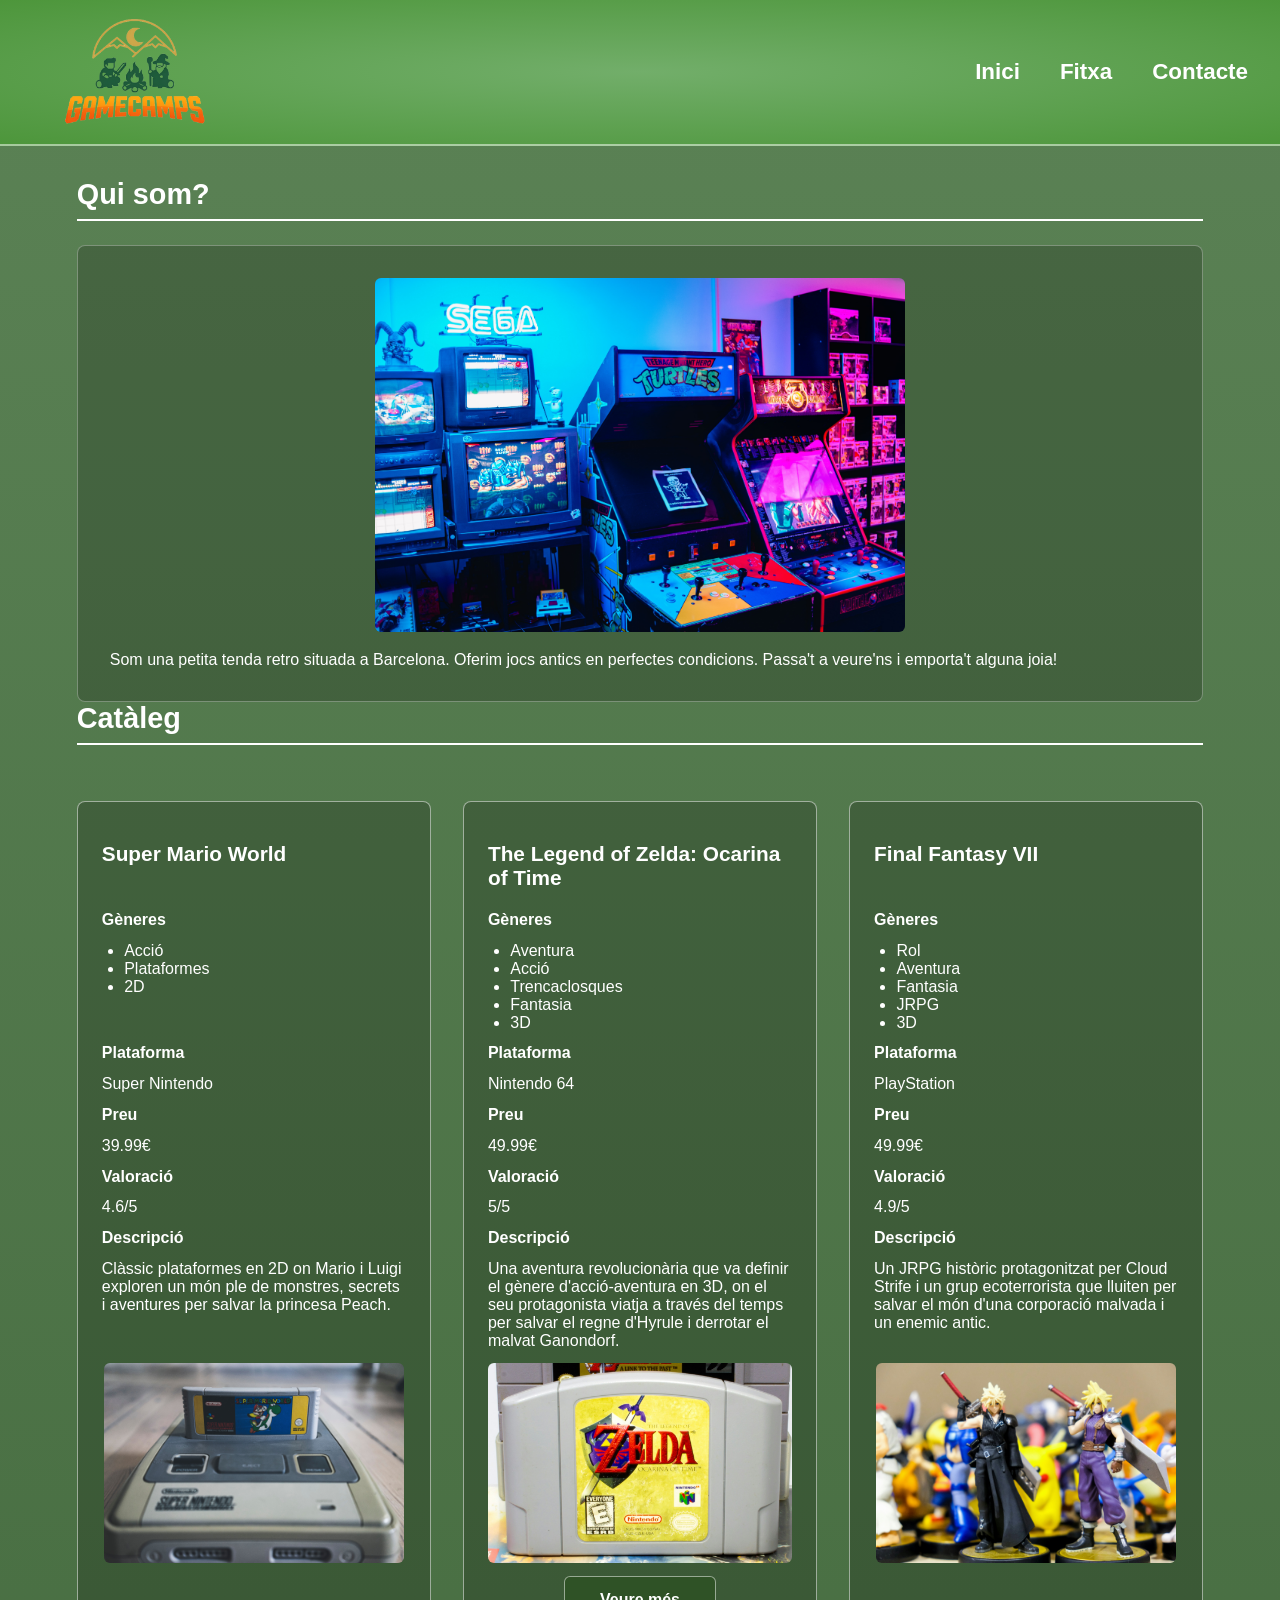
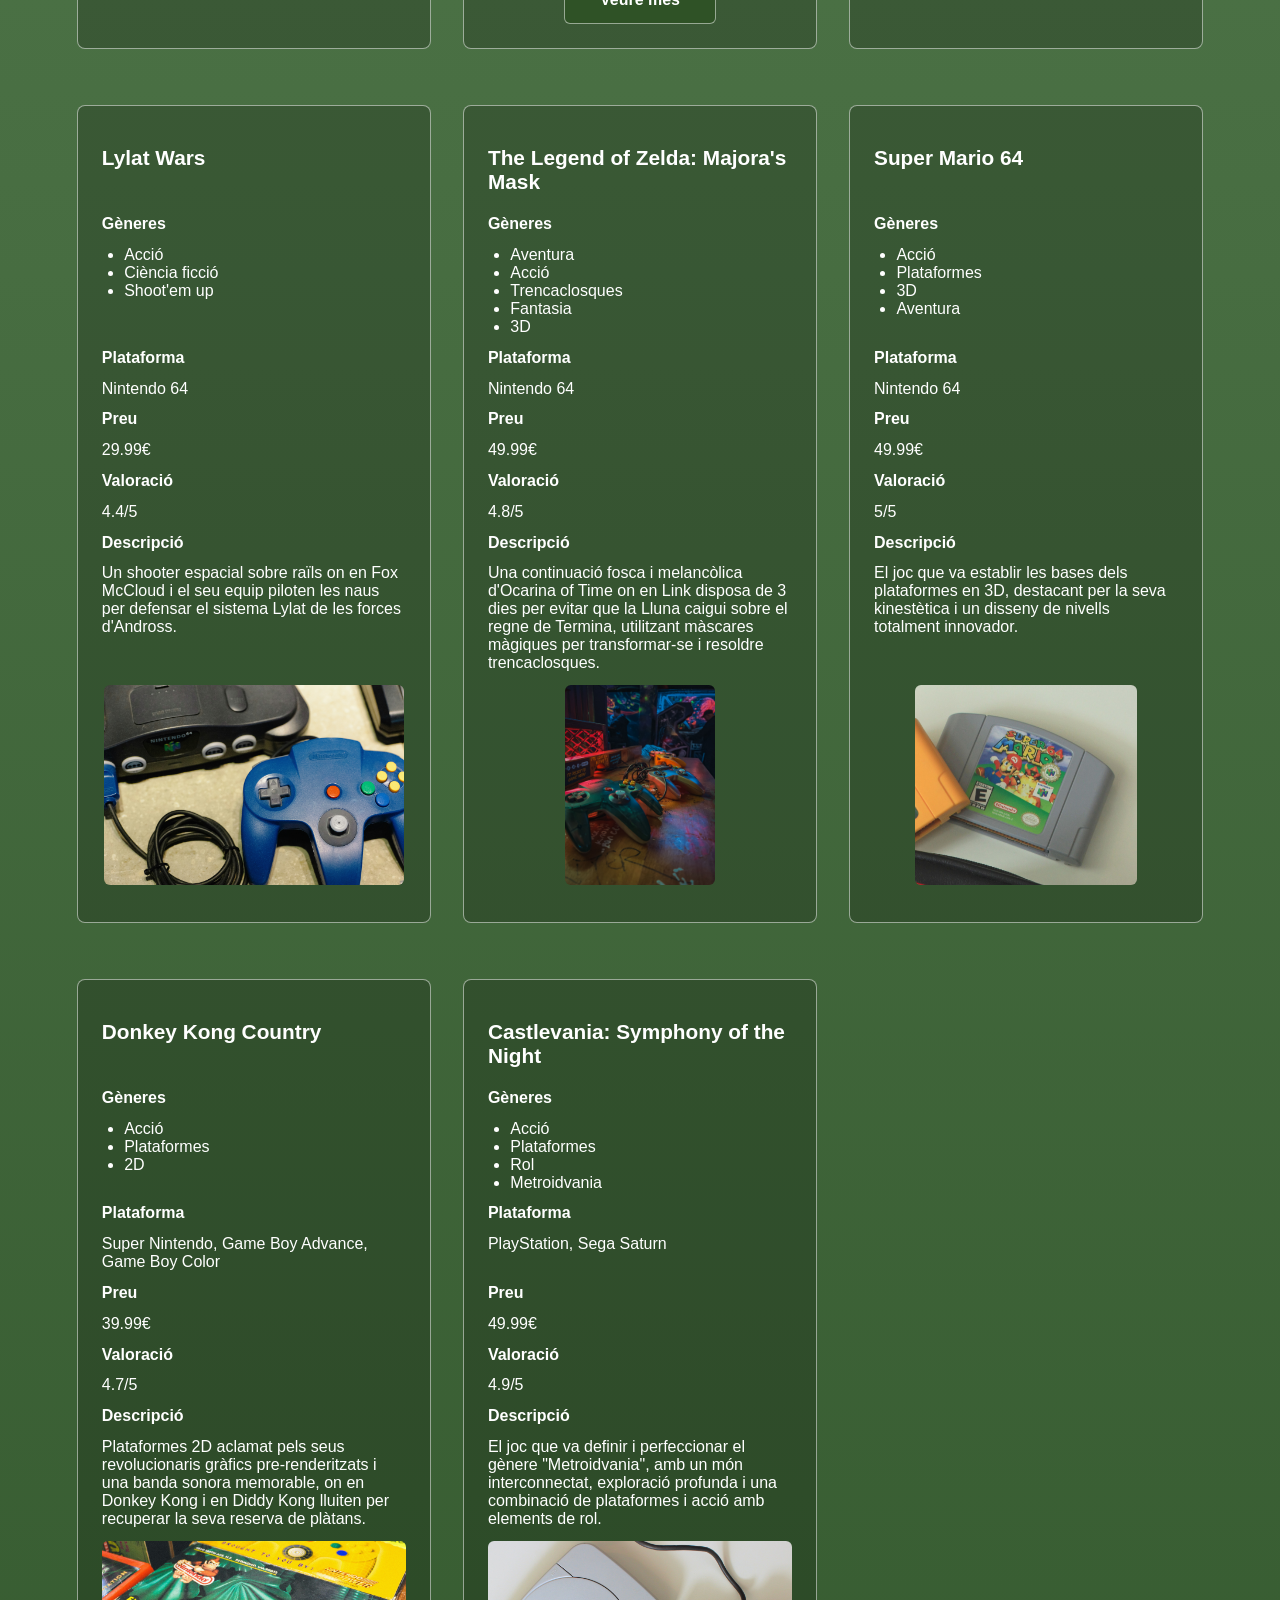
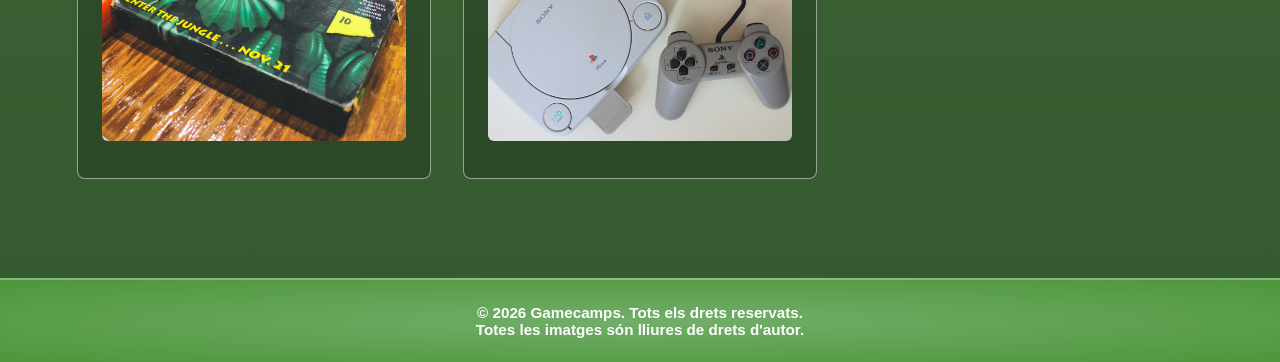
==== index.html @ 2184e133 "first commit" ====
<!DOCTYPE html>
<html lang="ca">

<head>
    <meta charset="UTF-8">
    <title>Gamecamps</title>
    <meta name="description" content="Catàleg de videojocs retro de la tenda Gamecamps">
    <meta name="viewport" content="width=device-width, initial-scale=1.0">
    <link rel="icon" href="img/LOGO.png">
    <link rel="stylesheet" href="css/estils.css">
</head>

<body>
    <!--Capçalera única per separar el header de la pàgina-->
    <header class="main-header" id="capcalera">
        <h1 class="logo" id="logo-botiga">
            <a href="index.html">
                <img src="img/LOGO.png" alt="Gamecamps logo">
            </a>
        </h1>
        <nav id="menu-principal">
            <ul class="menu-list">
                <li><a href="index.html">Inici</a></li>
                <li><a href="fitxa.html">Fitxa</a></li>
                <li><a href="contacte.html">Contacte</a></li>
            </ul>
        </nav>
    </header>

    <main id="contingut-principal">
        <!--Introducció-->
        <section>
            <header>
                <h2>Qui som?</h2>
            </header>
            <article>
                <img src="img/Gamescamp.jpg" alt="Interior de la tenda">
                <p>Som una petita tenda retro situada a Barcelona. Oferim jocs antics en perfectes condicions. Passa't a
                    veure'ns i emporta't alguna joia!</p>
            </article>
        </section>

        <section id="seccio-cerca">
            <header>
                <h2>Catàleg</h2>
            </header>
        </section>

        <!--Catàleg amb jocs-->
        <section id="cataleg" class="cataleg-grid">
            <article class="joc" id="joc-super-mario-world">
            <h3>Super Mario World</h3>
            <p><strong>Gèneres</strong></p>
            <ul class="genere-llista">
                <li>Acció</li>
                <li>Plataformes</li>
                <li>2D</li>
            </ul>
            <p><strong>Plataforma</strong></p>
            <p class="plataforma">Super Nintendo</p>
            <p><strong>Preu</strong></p>
            <p class="preu">39.99€</p>
            <p><strong>Valoració</strong></p>
            <p class="valoracio">4.6/5</p>
            <p><strong>Descripció</strong></p>
            <p>Clàssic plataformes en 2D on Mario i Luigi exploren un món ple de monstres, secrets i aventures per
                salvar la princesa Peach.</p>
            <img src="img/SMWorld.jpg" alt="Cartutx de Super Mario World">
            </article>

            <article class="joc">
                <h3>The Legend of Zelda: Ocarina of Time</h3>
                <p><strong>Gèneres</strong></p>
                <ul class="genere-llista">
                    <li>Aventura</li>
                    <li>Acció</li>
                    <li>Trencaclosques</li>
                    <li>Fantasia</li>
                    <li>3D</li>
                </ul>
                <p><strong>Plataforma</strong></p>
                <p class="plataforma">Nintendo 64</p>
                <p><strong>Preu</strong></p>
                <p class="preu">49.99€</p>
                <p><strong>Valoració</strong></p>
                <p class="valoracio">5/5</p>
                <p><strong>Descripció</strong></p>
                <p>Una aventura revolucionària que va definir el gènere d'acció-aventura en 3D, on el seu protagonista
                    viatja a través del temps per salvar el regne d'Hyrule i derrotar el malvat Ganondorf.</p>
                <img src="img/OOT.jpg" alt="Cartutx de The Legend of Zelda: Ocarina of Time">
                <footer>
                    <a href="fitxa.html">Veure més</a>
                </footer>
            </article>

            <article class="joc" id="joc-final-fantasy-vii">
                <h3>Final Fantasy VII</h3>
                <p><strong>Gèneres</strong></p>
                <ul class="genere-llista">
                    <li>Rol</li>
                    <li>Aventura</li>
                    <li>Fantasia</li>
                    <li>JRPG</li>
                    <li>3D</li>
                </ul>
                <p><strong>Plataforma</strong></p>
                <p class="plataforma">PlayStation</p>
                <p><strong>Preu</strong></p>
                <p class="preu">49.99€</p>
                <p><strong>Valoració</strong></p>
                <p class="valoracio">4.9/5</p>
                <p><strong>Descripció</strong></p>
                <p>Un JRPG històric protagonitzat per Cloud Strife i un grup ecoterrorista que lluiten per salvar el món
                    d'una corporació malvada i un enemic antic.</p>
                <img src="img/FFVII.jpg" alt="Figures de Cloud Strife">
            </article>

            <article class="joc" id="joc-lylat-wars">
                <h3>Lylat Wars</h3>
                <p><strong>Gèneres</strong></p>
                <ul class="genere-llista">
                    <li>Acció</li>
                    <li>Ciència ficció</li>
                    <li>Shoot'em up</li>
                </ul>
                <p><strong>Plataforma</strong></p>
                <p class="plataforma">Nintendo 64</p>
                <p><strong>Preu</strong></p>
                <p class="preu">29.99€</p>
                <p><strong>Valoració</strong></p>
                <p class="valoracio">4.4/5</p>
                <p><strong>Descripció</strong></p>
                <p>Un shooter espacial sobre raïls on en Fox McCloud i el seu equip piloten les naus per defensar el
                    sistema Lylat de les forces d'Andross.</p>
                <img src="img/Starfox.jpg" alt="Nintendo 64 amb comandament blau">
            </article>

            <article class="joc" id="joc-the-legend-of-zelda-majoras-mask">
                <h3>The Legend of Zelda: Majora's Mask</h3>
                <p><strong>Gèneres</strong></p>
                <ul class="genere-llista">
                    <li>Aventura</li>
                    <li>Acció</li>
                    <li>Trencaclosques</li>
                    <li>Fantasia</li>
                    <li>3D</li>
                </ul>
                <p><strong>Plataforma</strong></p>
                <p class="plataforma">Nintendo 64</p>
                <p><strong>Preu</strong></p>
                <p class="preu">49.99€</p>
                <p><strong>Valoració</strong></p>
                <p class="valoracio">4.8/5</p>
                <p><strong>Descripció</strong></p>
                <p>Una continuació fosca i melancòlica d'Ocarina of Time on en Link disposa de 3 dies per evitar que la
                    Lluna caigui sobre el regne de Termina, utilitzant màscares màgiques per transformar-se i resoldre
                    trencaclosques.</p>
                <img src="img/Majoras.jpg" alt="Diversos comandaments de Nintendo 64">
            </article>

            <article class="joc" id="joc-super-mario-64">
                <h3>Super Mario 64</h3>
                <p><strong>Gèneres</strong></p>
                <ul class="genere-llista">
                    <li>Acció</li>
                    <li>Plataformes</li>
                    <li>3D</li>
                    <li>Aventura</li>
                </ul>
                <p><strong>Plataforma</strong></p>
                <p class="plataforma">Nintendo 64</p>
                <p><strong>Preu</strong></p>
                <p class="preu">49.99€</p>
                <p><strong>Valoració</strong></p>
                <p class="valoracio">5/5</p>
                <p><strong>Descripció</strong></p>
                <p>El joc que va establir les bases dels plataformes en 3D, destacant per la seva kinestètica i un
                    disseny de nivells totalment innovador.</p>
                <img src="img/SM64.jpg" alt="Cartutx de Super Mario 64">
            </article>

            <article class="joc" id="joc-donkey-kong-country">
                <h3>Donkey Kong Country</h3>
                <p><strong>Gèneres</strong></p>
                <ul class="genere-llista">
                    <li>Acció</li>
                    <li>Plataformes</li>
                    <li>2D</li>
                </ul>
                <p><strong>Plataforma</strong></p>
                <p class="plataforma">Super Nintendo, Game Boy Advance, Game Boy Color</p>
                <p><strong>Preu</strong></p>
                <p class="preu">39.99€</p>
                <p><strong>Valoració</strong></p>
                <p class="valoracio">4.7/5</p>
                <p><strong>Descripció</strong></p>
                <p>Plataformes 2D aclamat pels seus revolucionaris gràfics pre-renderitzats i una banda sonora
                    memorable, on en Donkey Kong i en Diddy Kong lluiten per recuperar la seva reserva de plàtans.</p>
                <img src="img/DKCountry.jpg" alt="Caixa de Donkey Kong Country">
            </article>

            <article class="joc" id="joc-castlevania-symphony-of-the-night">
                <h3>Castlevania: Symphony of the Night</h3>
                <p><strong>Gèneres</strong></p>
                <ul class="genere-llista">
                    <li>Acció</li>
                    <li>Plataformes</li>
                    <li>Rol</li>
                    <li>Metroidvania</li>
                </ul>
                <p><strong>Plataforma</strong></p>
                <p class="plataforma">PlayStation, Sega Saturn</p>
                <p><strong>Preu</strong></p>
                <p class="preu">49.99€</p>
                <p><strong>Valoració</strong></p>
                <p class="valoracio">4.9/5</p>
                <p><strong>Descripció</strong></p>
                <p>El joc que va definir i perfeccionar el gènere "Metroidvania", amb un món interconnectat, exploració
                    profunda i una combinació de plataformes i acció amb elements de rol.</p>
                <img src="img/Castlevania.jpg" alt="Consola Sony Playstation">
            </article>
        </section>
    </main>
    <footer>
        <p>&copy; 2026 Gamecamps. Tots els drets reservats.<br>Totes les imatges són lliures de drets d'autor.</p>
    </footer>
</body>

</html>
---- css/estils.css ----
:root {
    /* Fons de la pàgina */
    --fons-clar: #5b8255;
    --fons-fosc: #355a2f;

    /* Capçalera i footer */
    --capcalera-centre: #72ae6a;
    --capcalera-vora: #4d963b;

    /* Botons */
    --boto: #2f5226;
    --boto-hover: #223d1c;

    /* Accent (hover) */
    --accent: #ffb454;

    /* Text */
    --text: #ffffff;
    --text-formulari: #2b3a24;

    /* Targetes i vores */
    --targeta-fons: rgba(0, 0, 0, 0.2);
    --vora-suau: rgba(255, 255, 255, 0.3);
    --vora-boto: rgba(255, 255, 255, 0.5);

    /* Tipografia */
    --font: Arial, sans-serif;
}

* {
    box-sizing: border-box;
    margin: 0;
    padding: 0;
}

body {
    font-family: var(--font);
    color: var(--text);
    background: linear-gradient(var(--fons-clar), var(--fons-fosc));
    min-height: 100vh;
    display:flex;
    flex-direction:column;
}

.main-header {
    background: radial-gradient(var(--capcalera-centre), var(--capcalera-vora));
    padding: 1rem 2rem;
    display: flex;
    justify-content: space-between;
    align-items: center;
    border-bottom: 2px solid var(--vora-boto);
}

.logo {
    line-height: 0;
}

.logo a {
    display:block;
}

.logo img {
    height:7rem;
    width:auto;
    display:block;
}

.menu-list {
    display: flex;
    gap: 2.5rem;
    list-style-type: none;
}

.menu-list a {
    color: var(--text);
    text-decoration: none;
    font-weight: bold;
    font-size:1.4rem;
    transition: color 0.3s ease;
}

.menu-list a:hover {
    text-decoration: underline;
    color: var(--accent);
}

main {
    padding: 2rem;
    max-width: 93%;
    margin: 0 auto;
    flex:1;
    width: 100%;
}

h2 {
    font-size: 1.8rem;
    margin-bottom: 1.5rem;
    border-bottom: 2px solid var(--text);
    padding-bottom: 0.5rem;
}

h3 {
    font-size: 1.3rem;
    margin-top: 1rem;
    margin-bottom: 0.5rem;
}

.cataleg-grid {
    display: grid;
    grid-template-columns: repeat(auto-fit, minmax(min(100%, 22rem), 1fr));
    column-gap: 2rem;
    row-gap: 0.8rem;
    margin-top: 2rem;
}

.joc {
    background-color: var(--targeta-fons);
    border: 1px solid var(--vora-boto);
    border-radius: 8px;
    padding: 1.5rem;
    margin-bottom: 1.2rem;
    display: grid;
    grid-row: span 13;
    grid-template-rows: subgrid;
    row-gap: 0.8rem;
}

.joc img {
    max-width: 100%;
    height: 200px;
    border-radius: 6px;
    object-fit: cover;
    display: block;
    justify-self: center;
    align-self: start;
}

.joc ul {
    padding-left: 1.4rem;
}

.joc footer {
    text-align:center;
}

.joc footer a {
    display:inline-block;
    background-color: var(--boto);
    color: var(--text);
    padding: 0.9rem 2.2rem;
    border: 1px solid var(--vora-boto);
    border-radius:  6px;
    text-decoration: none;
    font-weight: bold;
    transition: background-color 0.3s ease, color 0.3s ease;
}

.joc footer a:hover{
    background-color: var(--boto-hover);
    color: var(--accent);
    text-decoration: underline;
}

main article {
    background-color: var(--targeta-fons);
    border: 1px solid var(--vora-suau);
    border-radius: 8px;
    padding: 2rem;
    margin-top: 1.5rem;
    display: flex;
    flex-direction: column;
    gap: 1.2rem;
}

main article img {
    max-width: 50%; 
    object-fit: cover;
    border-radius: 6px;
    align-self: center;
}

table {
    width: 100%;
    max-width: 40rem;
    border-collapse: collapse;
    margin-top: 1rem;
    background-color: rgba(0, 0, 0, 0.3);
    border-radius: 6px;
    border: 1px solid rgba(255, 255, 255, 0.4);
    align-self: center;
}

caption {
    font-weight: bold;
    margin-bottom: 0.8rem;
    text-align: left;
    font-size: 1.1rem;
}

th, td {
    padding: 0.8rem 1rem;
    text-align: left;
    border-bottom: 1px solid var(--vora-suau);
}

th {
    background-color: rgba(255, 255, 255, 0.15);
    font-weight: bold;
}

tbody tr:nth-child(even){
    background-color: rgba(255, 255, 255, 0.05);
}

tfoot td {
    font-style: italic;
    background-color: rgba(0, 0, 0, 0.4);
    text-align: center;
}

main article iframe {
    width: 90%;
    max-width: 60rem;
    aspect-ratio: 16 / 9;
    height: auto;
    border-radius: 6px;
    align-self: center;
    border: 2px solid var(--vora-suau);
}

main article a {
    color: #a8e6cf;
    text-decoration: underline;
    font-weight: bold;
    transition: color 0.3s ease;
}

.boto-reviews {
    align-self: flex-start;
    display: inline-block;
    background-color: var(--boto);
    color: var(--text);
    padding: 0.7rem 1.6rem;
    border: 1px solid var(--vora-boto);
    border-radius: 8px;
    text-decoration: none;
    font-weight: bold;
    transition: background-color 0.3s ease;
}

main article a.boto-reviews:hover {
    background-color: var(--boto-hover);
    color: var(--accent);
    text-decoration: underline;
}

main article a:hover {
    color: var(--accent);
}

main aside {
    margin-top: 2rem;
    text-align: center;
}

main aside a{
    display: inline-block;
    background-color: var(--boto);
    color: var(--text);
    padding: 0.8rem 1.5rem;
    border: 1px solid var(--vora-boto);
    border-radius: 6px;
    text-decoration: none;
    font-weight: bold;
    transition: background-color 0.3s ease;
}

main aside a:hover {
    background-color: var(--boto-hover);
    text-decoration: underline;
    color: var(--accent);
}

.layout-contacte{
    display:grid;
    grid-template-columns: 2fr 1fr;
    gap:2rem;
    align-items:start;
    max-width: 1100px;
    margin: 0 auto;
}

#formulari-contacte {
    background-color: var(--targeta-fons);
    border: 1px solid var(--vora-suau);
    border-radius:8px;
    padding: 2.5rem;
    margin: 0;
    max-width: 100%;
    display: flex;
    flex-direction: column;
    gap: 1.5rem;
}

.form-group {
    display:flex;
    flex-direction: column;
    gap: 0.5rem;
}

.form-group label {
    font-weight: bold;
    font-size: 0.95rem;
    color: var(--text);
}

.form-group input, .form-group select, .form-group textarea {
    width: 100%;
    padding: 0.7rem 0.9rem;
    border: 1px solid var(--vora-suau);
    border-radius: 6px;
    background-color: rgba(255, 255, 255, 0.9);
    color: var(--text-formulari);
    font-family: inherit;
    font-size: 1rem;
}

.form-group textarea {
    resize: vertical;
}

.form-group button {
    padding: 0.8rem 1.8rem;
    background-color: var(--boto);
    color: var(--text);
    border: 1px solid var(--vora-boto);
    border-radius: 6px;
    font-family: inherit;
    font-weight: bold;
    font-size: 1rem;
    cursor: pointer;
    align-self: center;
    transition: background-color 0.3s ease;
}

.form-group button:hover {
    background-color: var(--boto-hover);
    color: var(--accent);
    text-decoration: underline;
}

body > footer {
    background: radial-gradient(var(--capcalera-centre), var(--capcalera-vora));
    padding: 1.5rem 2rem;
    margin-top: 3rem;
    text-align:center;
    font-size:0.95rem;
    border-top:2px solid var(--vora-suau);
    font-weight: bold;
}

.layout-contacte aside.info-contacte {
    margin-top: 0;
    background-color: var(--targeta-fons);
    border: 1px solid var(--vora-suau);
    border-radius: 8px;
    padding: 2rem;
    display: flex;
    flex-direction: column;
    gap: 1rem;
}





@media (max-width: 40rem) {
    .main-header{
        flex-direction: column;
        gap: 1rem;
    }

    main {
        padding: 1rem;
        max-width: 100%;
    }

    .menu-list{
        gap:1.2rem;
        flex-wrap: wrap;
        justify-content: center;
    }

    .joc, main article {
        padding: 1rem;
    }
    
    main article img {
        max-width: 100%;
    }

    main article iframe {
        width: 100%;
    }

    .layout-contacte {
        grid-template-columns: 1fr;
    }

    #formulari-contacte {
        padding: 1.5rem;
    }
}
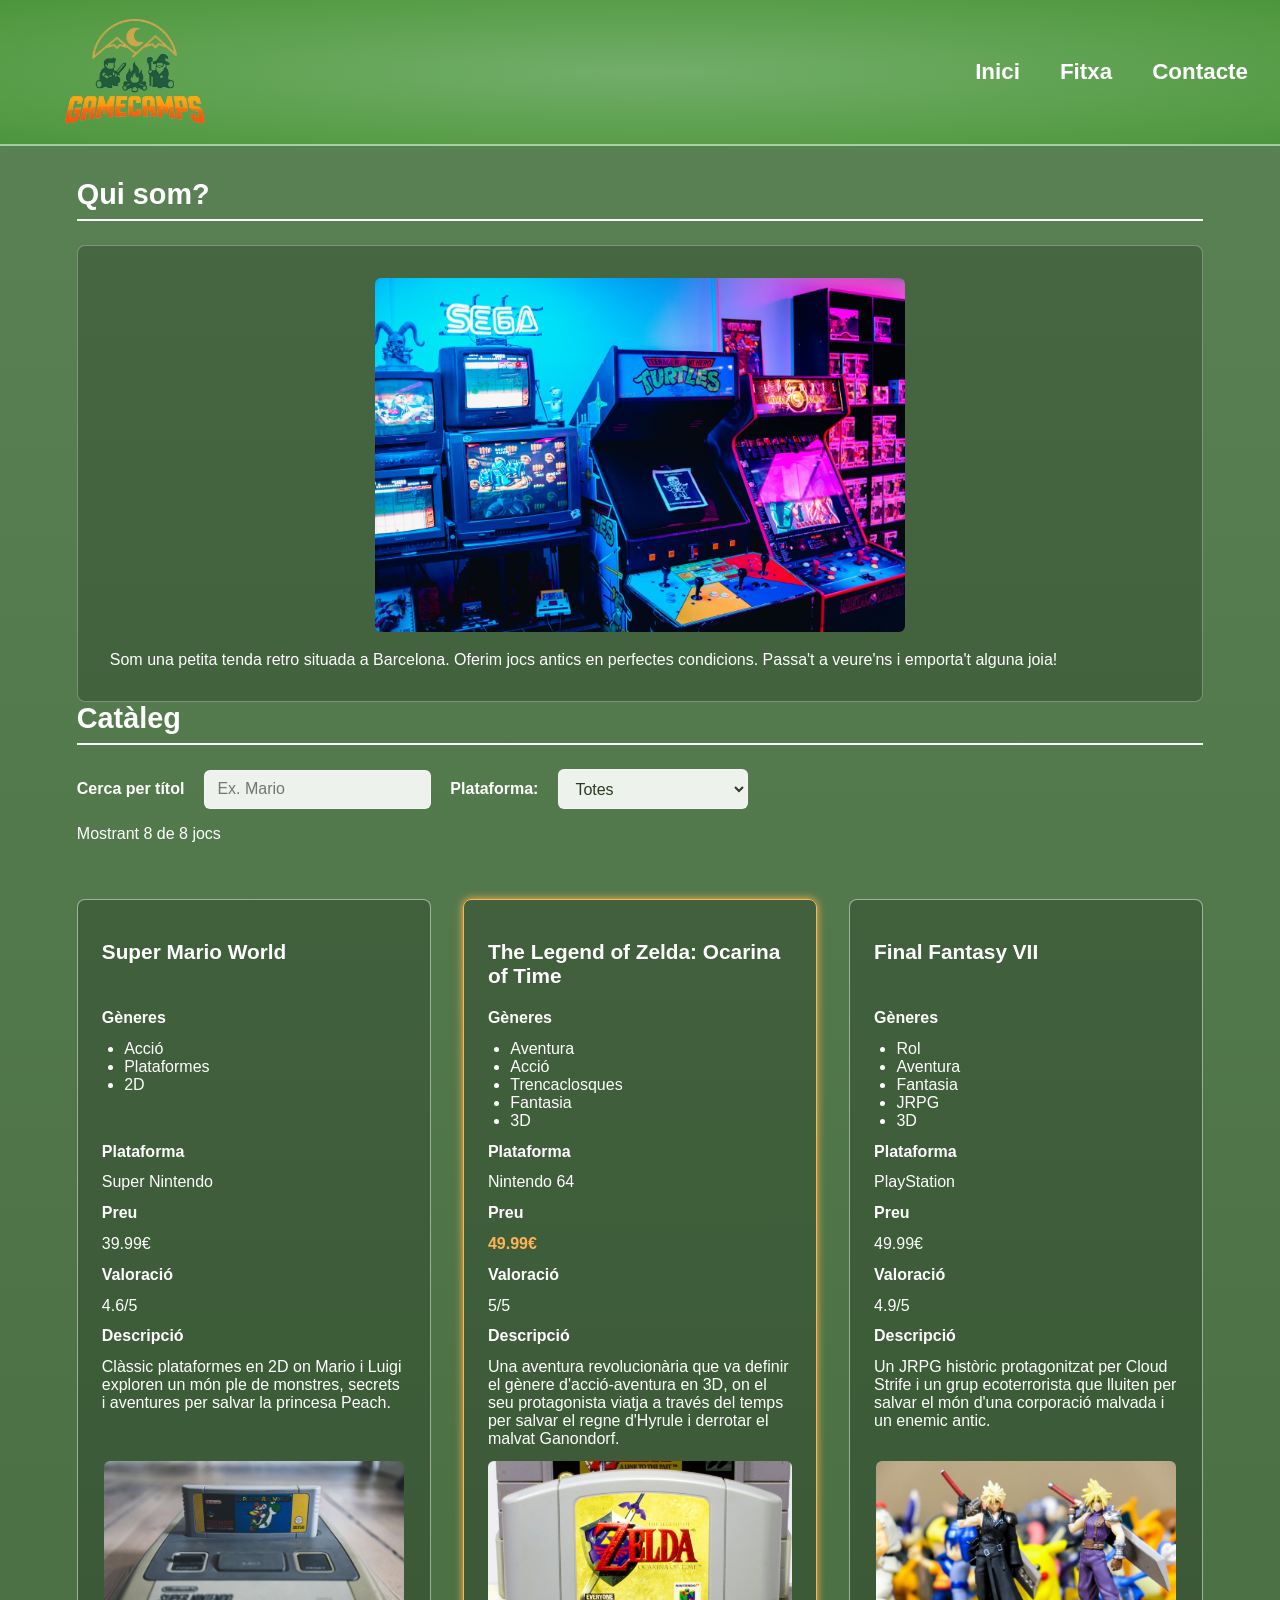
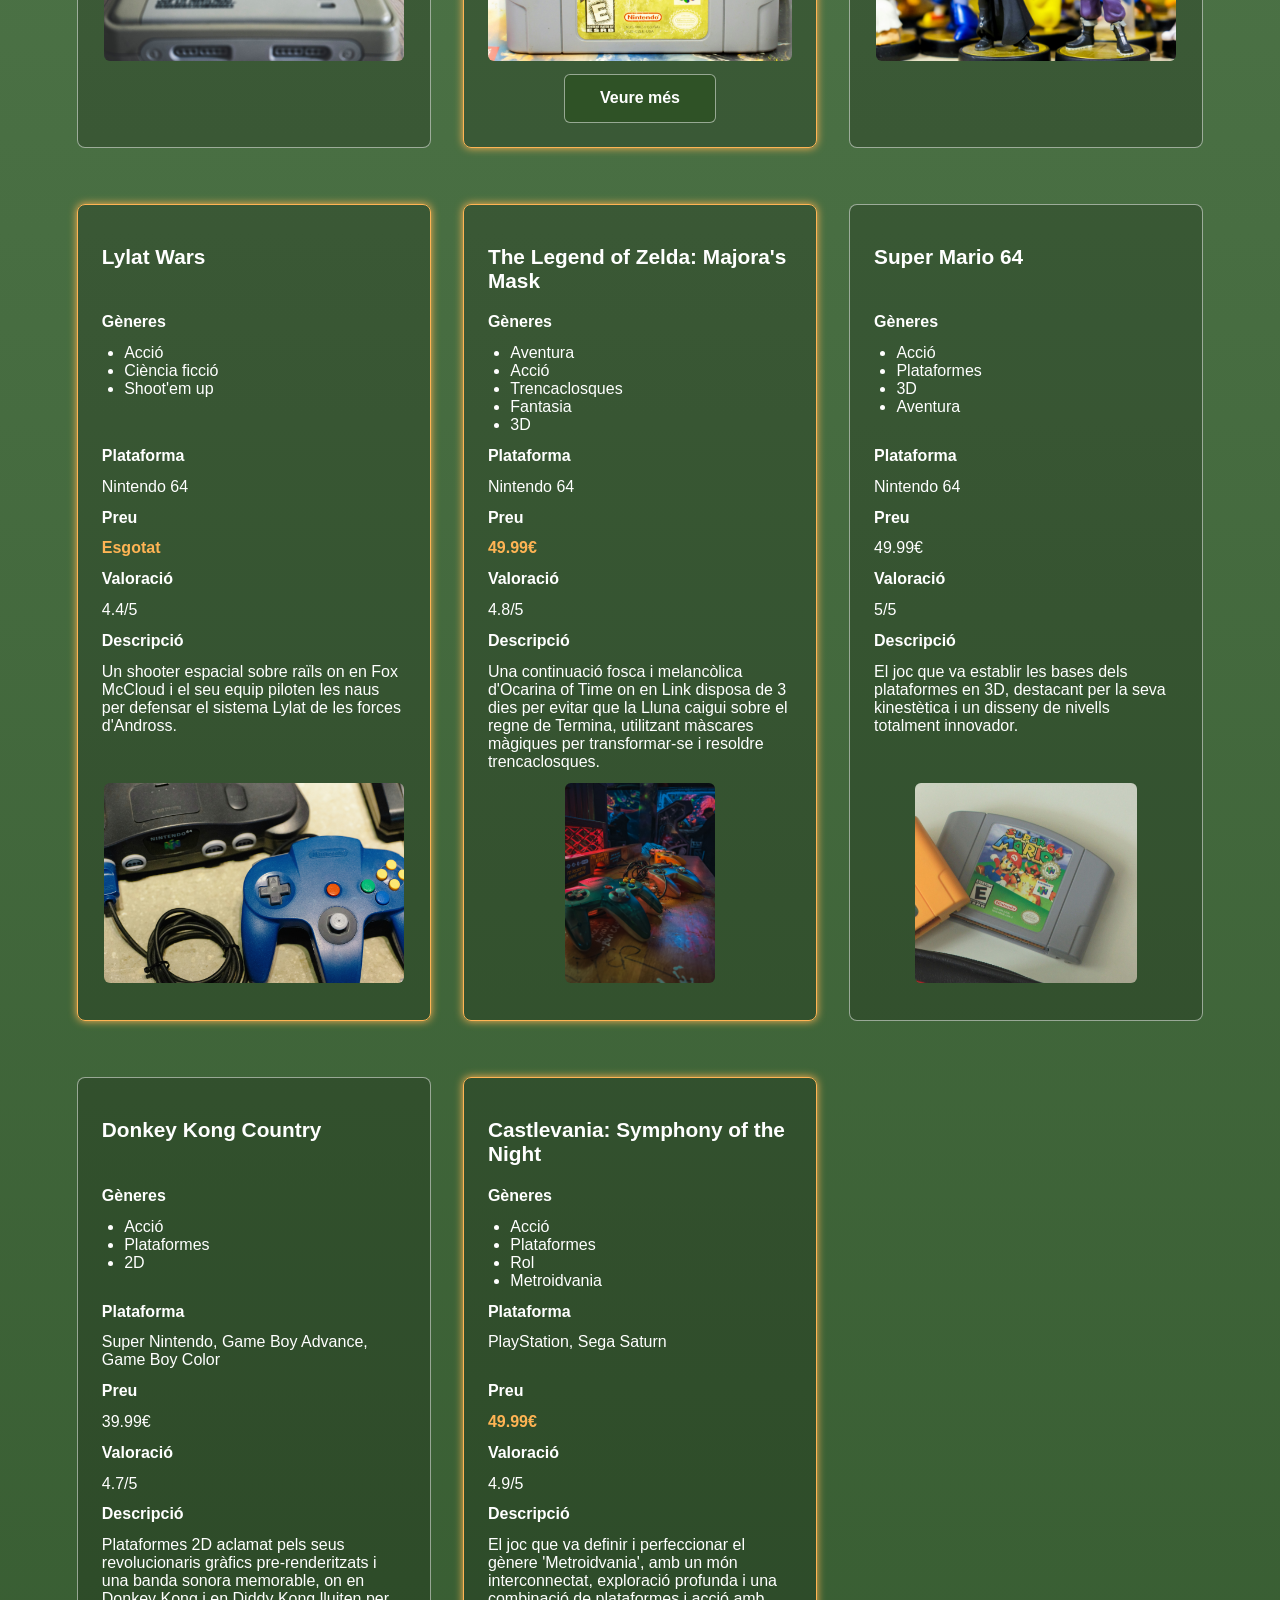
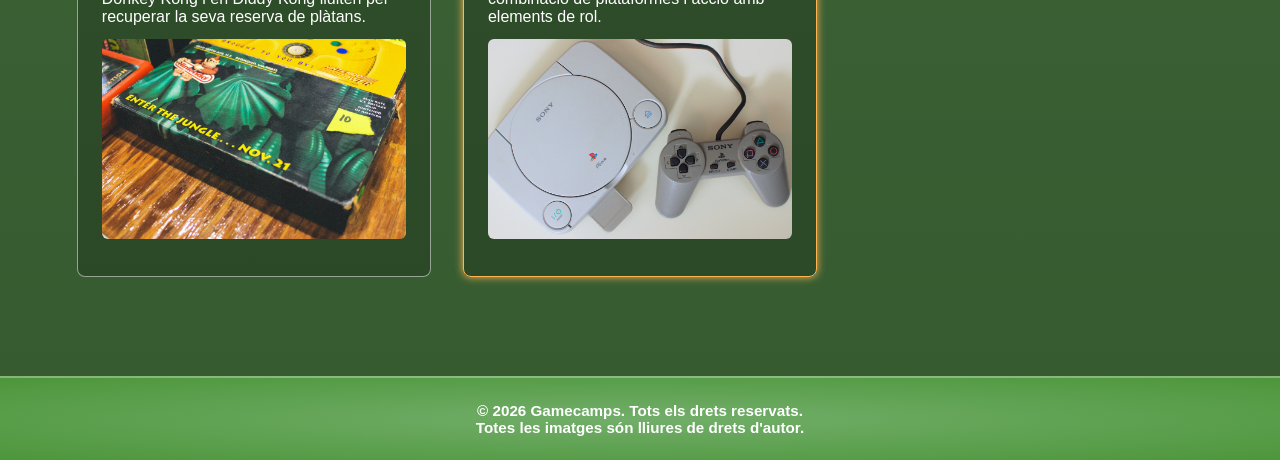
==== commit d1c2147f: "index's js including data for main page cards & search field/filters" ====
--- a/index.html
+++ b/index.html
@@ -8,6 +8,8 @@
     <meta name="viewport" content="width=device-width, initial-scale=1.0">
     <link rel="icon" href="img/LOGO.png">
     <link rel="stylesheet" href="css/estils.css">
+    <script src="js/cataleg.js" defer></script>
+    <script src="js/index.js" defer></script>
 </head>
 
 <body>
@@ -39,187 +41,33 @@
                     veure'ns i emporta't alguna joia!</p>
             </article>
         </section>
-
         <section id="seccio-cerca">
+            <!--Camp per cercar-->
             <header>
                 <h2>Catàleg</h2>
             </header>
+            <div class="controls-cerca">
+                <label for="cerca-titol">Cerca per títol</label>
+                <input type="text" id="cerca-titol" placeholder="Ex. Mario">
+
+                <label for="filtre-plataforma">Plataforma:</label>
+                <select id="filtre-plataforma">
+                    <option value="">Totes</option>
+                    <option value="Super Nintendo">Super Nintendo</option>
+                    <option value="Nintendo 64">Nintendo 64</option>
+                    <option value="PlayStation">PlayStation</option>
+                    <option value="Game Boy Advance">Game Boy Advance</option>
+                    <option value="Game Boy Color">Game Boy Color</option>
+                    <option value="Sega Saturn">Sega Saturn</option>
+                    <option value="Dreamcast">Dreamcast</option>    
+                </select>
+            </div>
+                <p id="comptador-resultats"></p>
+                <p id="missatge-buit" class="ocult">No s'ha trobat cap joc</p>
         </section>
 
         <!--Catàleg amb jocs-->
-        <section id="cataleg" class="cataleg-grid">
-            <article class="joc" id="joc-super-mario-world">
-            <h3>Super Mario World</h3>
-            <p><strong>Gèneres</strong></p>
-            <ul class="genere-llista">
-                <li>Acció</li>
-                <li>Plataformes</li>
-                <li>2D</li>
-            </ul>
-            <p><strong>Plataforma</strong></p>
-            <p class="plataforma">Super Nintendo</p>
-            <p><strong>Preu</strong></p>
-            <p class="preu">39.99€</p>
-            <p><strong>Valoració</strong></p>
-            <p class="valoracio">4.6/5</p>
-            <p><strong>Descripció</strong></p>
-            <p>Clàssic plataformes en 2D on Mario i Luigi exploren un món ple de monstres, secrets i aventures per
-                salvar la princesa Peach.</p>
-            <img src="img/SMWorld.jpg" alt="Cartutx de Super Mario World">
-            </article>
-
-            <article class="joc">
-                <h3>The Legend of Zelda: Ocarina of Time</h3>
-                <p><strong>Gèneres</strong></p>
-                <ul class="genere-llista">
-                    <li>Aventura</li>
-                    <li>Acció</li>
-                    <li>Trencaclosques</li>
-                    <li>Fantasia</li>
-                    <li>3D</li>
-                </ul>
-                <p><strong>Plataforma</strong></p>
-                <p class="plataforma">Nintendo 64</p>
-                <p><strong>Preu</strong></p>
-                <p class="preu">49.99€</p>
-                <p><strong>Valoració</strong></p>
-                <p class="valoracio">5/5</p>
-                <p><strong>Descripció</strong></p>
-                <p>Una aventura revolucionària que va definir el gènere d'acció-aventura en 3D, on el seu protagonista
-                    viatja a través del temps per salvar el regne d'Hyrule i derrotar el malvat Ganondorf.</p>
-                <img src="img/OOT.jpg" alt="Cartutx de The Legend of Zelda: Ocarina of Time">
-                <footer>
-                    <a href="fitxa.html">Veure més</a>
-                </footer>
-            </article>
-
-            <article class="joc" id="joc-final-fantasy-vii">
-                <h3>Final Fantasy VII</h3>
-                <p><strong>Gèneres</strong></p>
-                <ul class="genere-llista">
-                    <li>Rol</li>
-                    <li>Aventura</li>
-                    <li>Fantasia</li>
-                    <li>JRPG</li>
-                    <li>3D</li>
-                </ul>
-                <p><strong>Plataforma</strong></p>
-                <p class="plataforma">PlayStation</p>
-                <p><strong>Preu</strong></p>
-                <p class="preu">49.99€</p>
-                <p><strong>Valoració</strong></p>
-                <p class="valoracio">4.9/5</p>
-                <p><strong>Descripció</strong></p>
-                <p>Un JRPG històric protagonitzat per Cloud Strife i un grup ecoterrorista que lluiten per salvar el món
-                    d'una corporació malvada i un enemic antic.</p>
-                <img src="img/FFVII.jpg" alt="Figures de Cloud Strife">
-            </article>
-
-            <article class="joc" id="joc-lylat-wars">
-                <h3>Lylat Wars</h3>
-                <p><strong>Gèneres</strong></p>
-                <ul class="genere-llista">
-                    <li>Acció</li>
-                    <li>Ciència ficció</li>
-                    <li>Shoot'em up</li>
-                </ul>
-                <p><strong>Plataforma</strong></p>
-                <p class="plataforma">Nintendo 64</p>
-                <p><strong>Preu</strong></p>
-                <p class="preu">29.99€</p>
-                <p><strong>Valoració</strong></p>
-                <p class="valoracio">4.4/5</p>
-                <p><strong>Descripció</strong></p>
-                <p>Un shooter espacial sobre raïls on en Fox McCloud i el seu equip piloten les naus per defensar el
-                    sistema Lylat de les forces d'Andross.</p>
-                <img src="img/Starfox.jpg" alt="Nintendo 64 amb comandament blau">
-            </article>
-
-            <article class="joc" id="joc-the-legend-of-zelda-majoras-mask">
-                <h3>The Legend of Zelda: Majora's Mask</h3>
-                <p><strong>Gèneres</strong></p>
-                <ul class="genere-llista">
-                    <li>Aventura</li>
-                    <li>Acció</li>
-                    <li>Trencaclosques</li>
-                    <li>Fantasia</li>
-                    <li>3D</li>
-                </ul>
-                <p><strong>Plataforma</strong></p>
-                <p class="plataforma">Nintendo 64</p>
-                <p><strong>Preu</strong></p>
-                <p class="preu">49.99€</p>
-                <p><strong>Valoració</strong></p>
-                <p class="valoracio">4.8/5</p>
-                <p><strong>Descripció</strong></p>
-                <p>Una continuació fosca i melancòlica d'Ocarina of Time on en Link disposa de 3 dies per evitar que la
-                    Lluna caigui sobre el regne de Termina, utilitzant màscares màgiques per transformar-se i resoldre
-                    trencaclosques.</p>
-                <img src="img/Majoras.jpg" alt="Diversos comandaments de Nintendo 64">
-            </article>
-
-            <article class="joc" id="joc-super-mario-64">
-                <h3>Super Mario 64</h3>
-                <p><strong>Gèneres</strong></p>
-                <ul class="genere-llista">
-                    <li>Acció</li>
-                    <li>Plataformes</li>
-                    <li>3D</li>
-                    <li>Aventura</li>
-                </ul>
-                <p><strong>Plataforma</strong></p>
-                <p class="plataforma">Nintendo 64</p>
-                <p><strong>Preu</strong></p>
-                <p class="preu">49.99€</p>
-                <p><strong>Valoració</strong></p>
-                <p class="valoracio">5/5</p>
-                <p><strong>Descripció</strong></p>
-                <p>El joc que va establir les bases dels plataformes en 3D, destacant per la seva kinestètica i un
-                    disseny de nivells totalment innovador.</p>
-                <img src="img/SM64.jpg" alt="Cartutx de Super Mario 64">
-            </article>
-
-            <article class="joc" id="joc-donkey-kong-country">
-                <h3>Donkey Kong Country</h3>
-                <p><strong>Gèneres</strong></p>
-                <ul class="genere-llista">
-                    <li>Acció</li>
-                    <li>Plataformes</li>
-                    <li>2D</li>
-                </ul>
-                <p><strong>Plataforma</strong></p>
-                <p class="plataforma">Super Nintendo, Game Boy Advance, Game Boy Color</p>
-                <p><strong>Preu</strong></p>
-                <p class="preu">39.99€</p>
-                <p><strong>Valoració</strong></p>
-                <p class="valoracio">4.7/5</p>
-                <p><strong>Descripció</strong></p>
-                <p>Plataformes 2D aclamat pels seus revolucionaris gràfics pre-renderitzats i una banda sonora
-                    memorable, on en Donkey Kong i en Diddy Kong lluiten per recuperar la seva reserva de plàtans.</p>
-                <img src="img/DKCountry.jpg" alt="Caixa de Donkey Kong Country">
-            </article>
-
-            <article class="joc" id="joc-castlevania-symphony-of-the-night">
-                <h3>Castlevania: Symphony of the Night</h3>
-                <p><strong>Gèneres</strong></p>
-                <ul class="genere-llista">
-                    <li>Acció</li>
-                    <li>Plataformes</li>
-                    <li>Rol</li>
-                    <li>Metroidvania</li>
-                </ul>
-                <p><strong>Plataforma</strong></p>
-                <p class="plataforma">PlayStation, Sega Saturn</p>
-                <p><strong>Preu</strong></p>
-                <p class="preu">49.99€</p>
-                <p><strong>Valoració</strong></p>
-                <p class="valoracio">4.9/5</p>
-                <p><strong>Descripció</strong></p>
-                <p>El joc que va definir i perfeccionar el gènere "Metroidvania", amb un món interconnectat, exploració
-                    profunda i una combinació de plataformes i acció amb elements de rol.</p>
-                <img src="img/Castlevania.jpg" alt="Consola Sony Playstation">
-            </article>
-        </section>
+        <section id="cataleg" class="cataleg-grid"></section>
     </main>
     <footer>
         <p>&copy; 2026 Gamecamps. Tots els drets reservats.<br>Totes les imatges són lliures de drets d'autor.</p>
--- a/css/estils.css
+++ b/css/estils.css
@@ -370,9 +370,50 @@
     gap: 1rem;
 }
 
-
-
-
+.joc.estoc-baix{
+    border-color: var(--accent);
+    box-shadow: 0 0 8px var(--accent)
+}
+
+.joc.estoc-baix .preu {
+    color: var(--accent);
+    font-weight: bold;
+}
+
+.controls-cerca{
+    display: flex;
+    flex-wrap: wrap;
+    align-items: center;
+    gap: 0.8rem 1.2rem;
+    margin-bottom: 1rem;
+}
+
+.controls-cerca label {
+    font-weight: bold;
+}
+
+.controls-cerca input, .controls-cerca select {
+    padding: 0.6rem 0.8rem;
+    border: 1px solid var(--vora-suau);
+    border-radius: 6px;
+    background-color: rgba(255, 255, 255, 0.9);
+    color: var(--text-formulari);
+    font-family: inherit;
+    font-size: 1rem;
+}
+
+#comptador-resultats {
+    margin-bottom: 0.5rem;
+}
+
+#missatge-buit {
+    font-weight: bold;
+    color: var(--accent);
+}
+
+.ocult {
+    display: none;
+}
 
 @media (max-width: 40rem) {
     .main-header{
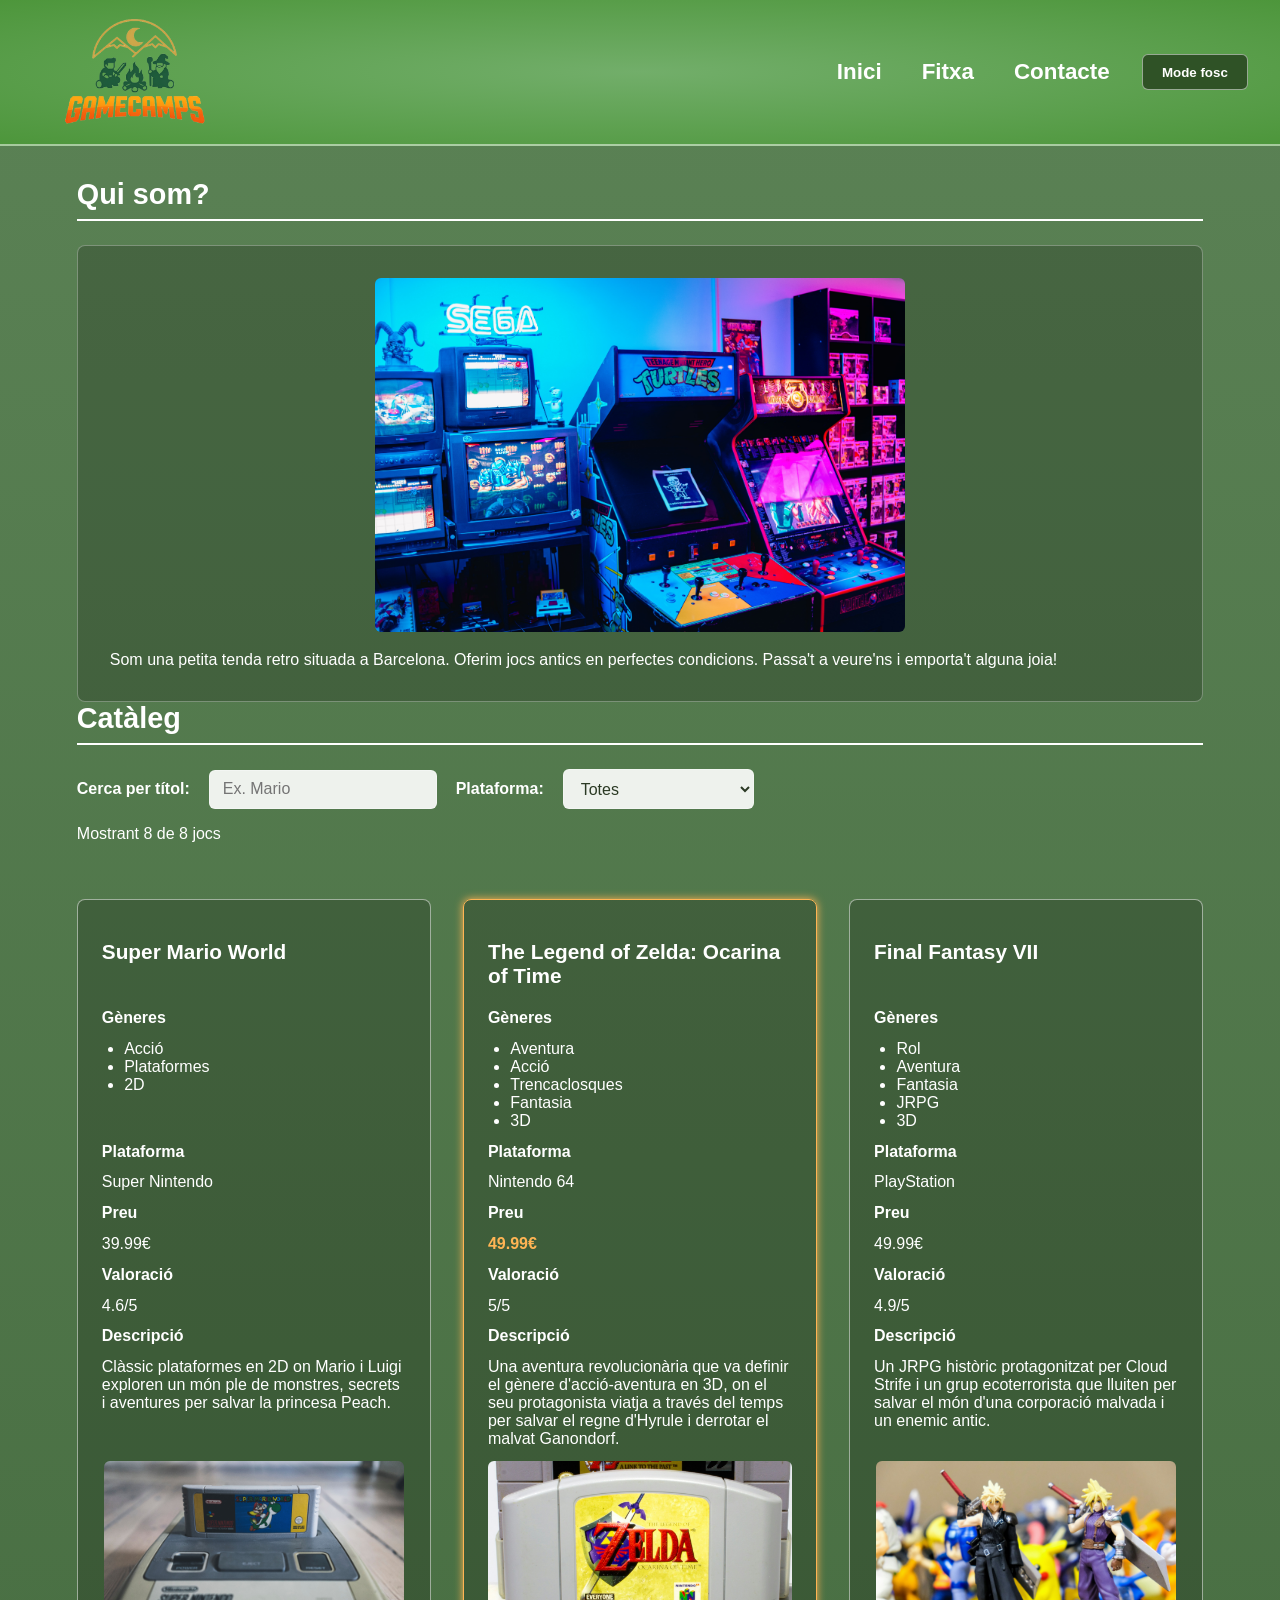
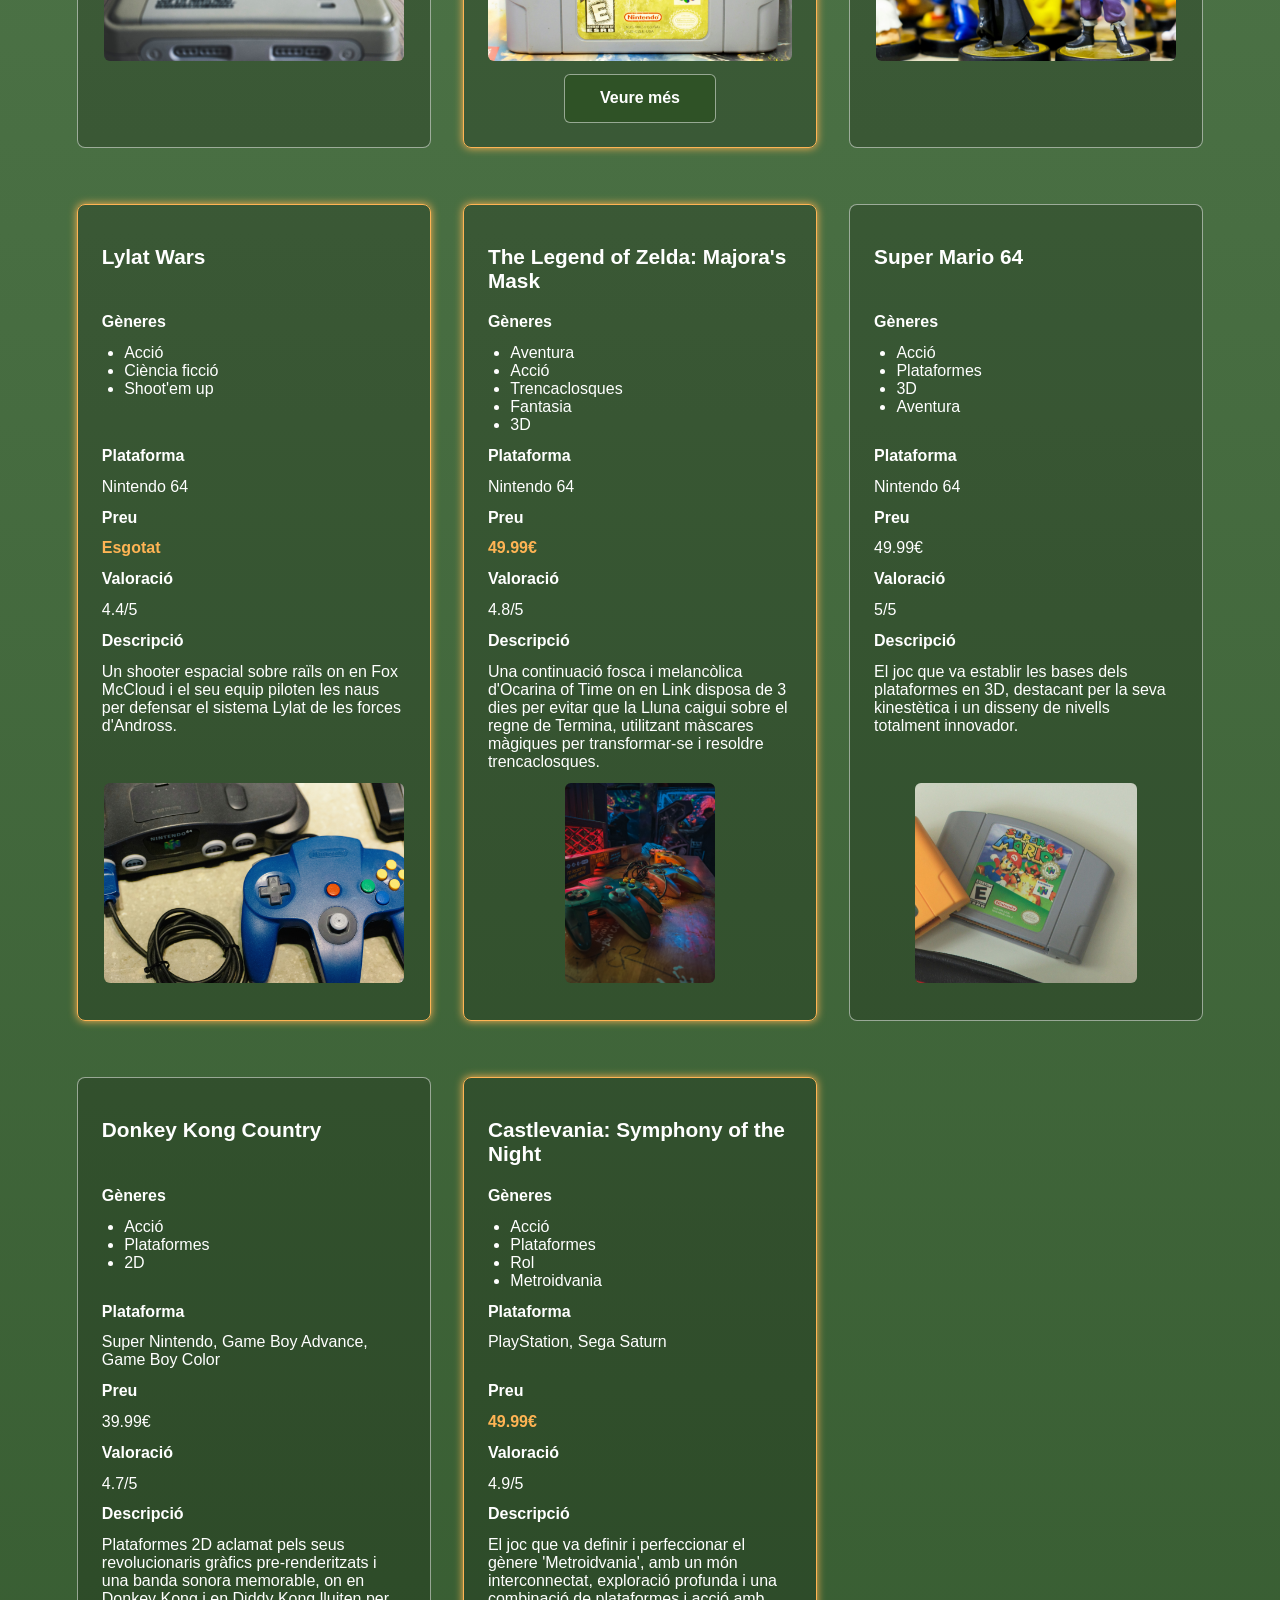
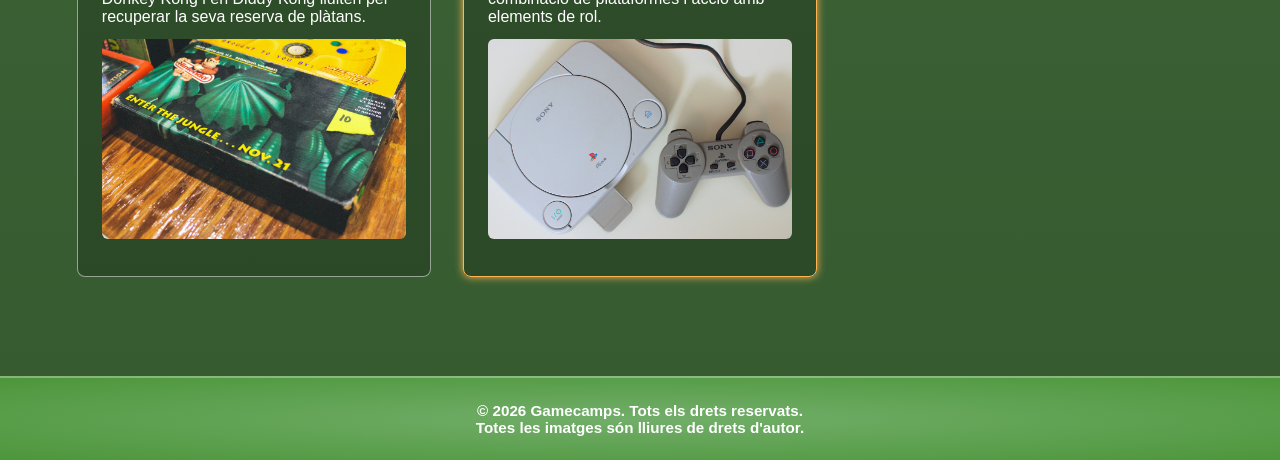
==== commit 5edf055c: "contact.js finished, theme switch finished" ====
--- a/index.html
+++ b/index.html
@@ -10,6 +10,7 @@
     <link rel="stylesheet" href="css/estils.css">
     <script src="js/cataleg.js" defer></script>
     <script src="js/index.js" defer></script>
+    <script src="js/tema.js" defer></script>
 </head>
 
 <body>
@@ -26,6 +27,7 @@
                 <li><a href="fitxa.html">Fitxa</a></li>
                 <li><a href="contacte.html">Contacte</a></li>
             </ul>
+            <button type="button" id="boto-tema">Mode fosc</button>
         </nav>
     </header>
 
@@ -47,7 +49,7 @@
                 <h2>Catàleg</h2>
             </header>
             <div class="controls-cerca">
-                <label for="cerca-titol">Cerca per títol</label>
+                <label for="cerca-titol">Cerca per títol:</label>
                 <input type="text" id="cerca-titol" placeholder="Ex. Mario">
 
                 <label for="filtre-plataforma">Plataforma:</label>
--- a/css/estils.css
+++ b/css/estils.css
@@ -372,7 +372,7 @@
 
 .joc.estoc-baix{
     border-color: var(--accent);
-    box-shadow: 0 0 8px var(--accent)
+    box-shadow: 0 0 8px var(--accent);
 }
 
 .joc.estoc-baix .preu {
@@ -415,6 +415,68 @@
     display: none;
 }
 
+.form-group input.error, .form-group select.error, .form-group textarea.error {
+    border: 2px solid #ff8a8a;
+}
+
+.form-group input[type="checkbox"] {
+    width: auto;
+    padding: 0;
+    margin-right: 0.5rem;
+}
+
+.missatge-error {
+    color: #ffb3b3;
+    font-size: 0.9rem;
+    font-weight: bold;
+}
+
+#comptador-caracters {
+    font-size: 0.85rem;
+    text-align: right;
+}
+
+#comptador-caracters.excedit {
+    color: #ff8a8a;
+    font-weight: bold;
+}
+
+#resum-confirmacio {
+    margin-top: 1.5rem;
+}
+
+body.mode-fosc {
+    --fons-clar: #1f2a1d;
+    --fons-fosc: #0f160e;
+    --capcalera-centre: #2e4a2a;
+    --capcalera-vora: #1f3a1b;
+    --boto: #3d6b32;
+    --boto-hover: #2f5226;
+    --targeta-fons: rgba(0, 0, 0, 0.45);
+}
+
+#boto-tema{
+    padding: 0.6rem 1.2rem;
+    background-color: var(--boto);
+    color: var(--text);
+    border: 1px solid var(--vora-boto);
+    border-radius: 6px;
+    font-family: inherit;
+    font-weight: bold;
+    cursor: pointer;
+}
+
+#boto-tema:hover {
+    background-color: var(--boto-hover);
+    color: var(--accent);
+}
+
+#menu-principal {
+    display:flex;
+    align-items:center;
+    gap:2rem;
+}
+
 @media (max-width: 40rem) {
     .main-header{
         flex-direction: column;
@@ -451,4 +513,10 @@
     #formulari-contacte {
         padding: 1.5rem;
     }
+    
+    #menu-principal {
+        display:flex;
+        align-items:center;
+        gap:2rem;
+    }
 }
